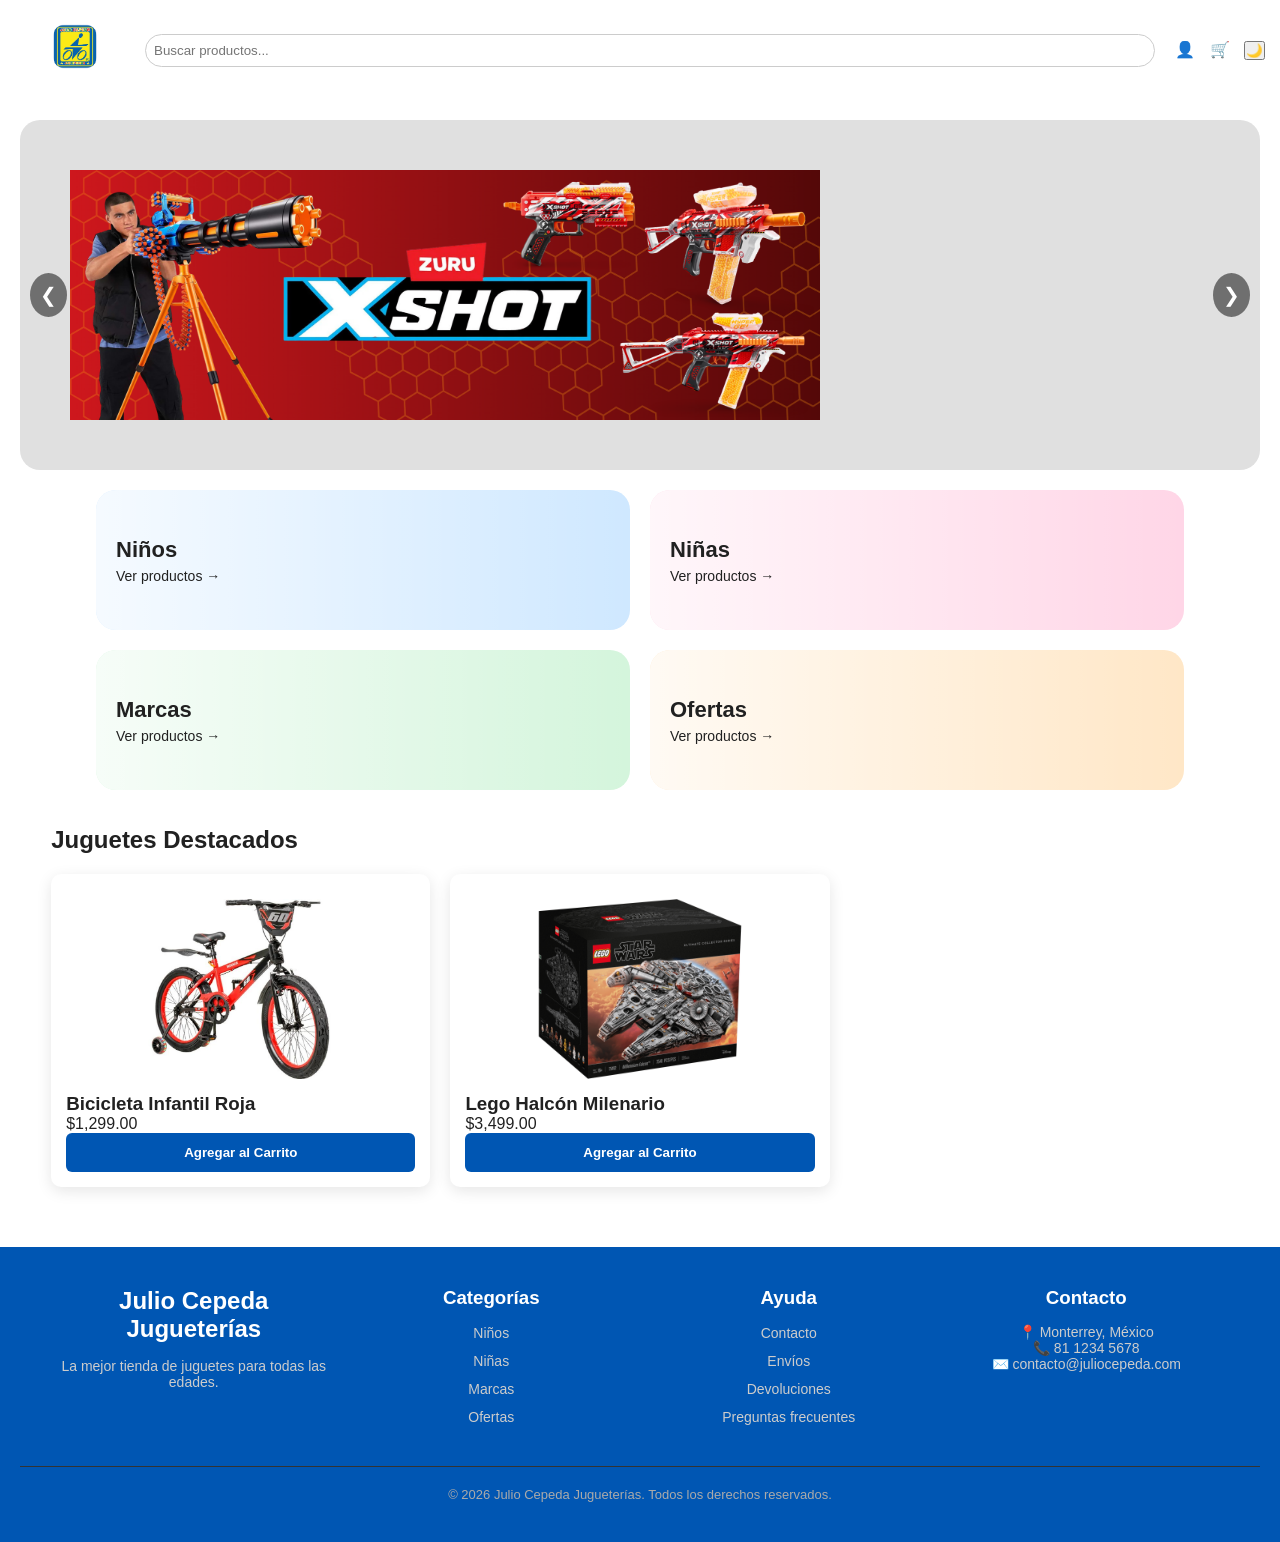
==== index.html @ be5f45b4 "avance index y cheeckout con cambios de diego incluidos" ====
<!DOCTYPE html>
<html lang="es">
<head>
  <meta charset="UTF-8">
  <meta name="viewport" content="width=device-width, initial-scale=1.0">
  <title>Inicio | Julio Cepeda Jugeterias</title>

  <link rel="stylesheet" href="css/styles.css">
  <link rel="stylesheet" href="css/components.css">
  <link rel="stylesheet" href="css/catalogo.css">
</head>

<body>


  <header class="header">

    <div class="logo"><a href="index.html"><img src="img/logo.png" alt="logo de julio cepeda" width="100%" height="auto"></a></div>

    <input type="text" placeholder="Buscar productos..." class="search">

    <div class="icons">
      <span>👤</span>
      <span>🛒</span>
      <button id="btn-theme">🌙</button>
    </div>

  </header>


  <section class="banner">

    <div class="slider">

      <div class="slide">
        <img src="img/banner_1.png">
      </div>

      <div class="slide">
        <img src="img/banner_2.jpg">
      </div>

      <div class="slide">
        <img src="img/banner_3.jpg">
      </div>

    </div>

    <button class="prev">❮</button>
    <button class="next">❯</button>

  </section>

  
  <section class="categories">

    <a href="product-list.html?cat=ninos" class="category card1">
      <div class="text">
        <h3>Niños</h3>
        <p>Ver productos →</p>
      </div>
    </a>

    <a href="product-list.html?cat=ninas" class="category card2">
      <div class="text">
        <h3>Niñas</h3>
        <p>Ver productos →</p>
      </div>
    </a>

    <a href="product-list.html?cat=marcas" class="category card3">
      <div class="text">
        <h3>Marcas</h3>
        <p>Ver productos →</p>
      </div>
    </a>

    <a href="product-list.html?cat=ofertas" class="category card4">
      <div class="text">
        <h3>Ofertas</h3>
        <p>Ver productos →</p>
      </div>
    </a>
  </section><br><br>

  <main class="catalogo-main">
    <section class="contenedor">
      <h1 class="titulo-pagina">Juguetes Destacados</h1>
            
      <div class="grid-productos">
                
        <article class="tarjeta-producto">
          <a href="product-detail.html">
            <img src="./img/bici-roja.jpg" alt="Bicicleta Infantil Roja" class="producto-img">
          </a>

          <div class="producto-info">
            <a href="product-detail.html" style="text-decoration: none; color: inherit;">
              <h3 class="producto-titulo">Bicicleta Infantil Roja</h3>
            </a>
            <p class="producto-precio">$1,299.00</p>

            <a href="cart.html" style="text-decoration: none;">
              <button class="btn-primario" aria-label="Agregar Bicicleta Infantil Roja al carrito">Agregar al Carrito</button>
            </a>
          </div>
        </article>

        <article class="tarjeta-producto">
          <a href="product-detail-lego.html">
            <img src="./img/lego-halcon.jpg" alt="Lego Halcón Milenario" class="producto-img">
          </a>
          <div class="producto-info">
            <a href="product-detail-lego.html" style="text-decoration: none; color: inherit;">
              <h3 class="producto-titulo">Lego Halcón Milenario</h3>
            </a>
            <p class="producto-precio">$3,499.00</p>
            <a href="cart.html" style="text-decoration: none;">
              <button class="btn-primario" aria-label="Agregar Lego Halcón Milenario al carrito">Agregar al Carrito</button>
            </a>
          </div>
        </article>
                
      </div>
    </section>
  </main>

  <footer class="footer">

  <div class="footer-container">
    <div class="footer-section">
      <h2>Julio Cepeda Jugueterías</h2>
      <p>La mejor tienda de juguetes para todas las edades.</p>
    </div>

    <div class="footer-section">
      <h3>Categorías</h3>
      <ul>
        <li><a href="product-list.html?cat=ninos">Niños</a></li>
        <li><a href="product-list.html?cat=ninas">Niñas</a></li>
        <li><a href="product-list.html?cat=marcas">Marcas</a></li>
        <li><a href="product-list.html?cat=ofertas">Ofertas</a></li>
      </ul>
    </div>

    <div class="footer-section">
      <h3>Ayuda</h3>
      <ul>
        <li><a href="#">Contacto</a></li>
        <li><a href="#">Envíos</a></li>
        <li><a href="#">Devoluciones</a></li>
        <li><a href="#">Preguntas frecuentes</a></li>
      </ul>
    </div>

    <div class="footer-section">
      <h3>Contacto</h3>
      <p>📍 Monterrey, México</p>
      <p>📞 81 1234 5678</p>
      <p>✉️ contacto@juliocepeda.com</p>
    </div>

  </div>

  <div class="footer-bottom">
    <p>© 2026 Julio Cepeda Jugueterías. Todos los derechos reservados.</p>
  </div>

  </footer>

  <script src="js/main.js"></script>
</body>
</html>
---- css/styles.css ----
* {
    margin: 0;
    padding: 0;
    box-sizing: border-box;
    font-family: 'Segoe UI', Tahoma, sans-serif;
}

body {
  font-family: Arial, sans-serif;
  background-color: var(--bg-color);
  color: var(--text-color);
  transition: all 0.3s ease;
  transition: background-color var(--transition-speed), color var(--transition-speed);
}

.navbar {
  display: flex;
  justify-content: space-between;
  padding: 15px;
  background: #f5f5f5;
}

.navbar a {
  margin: 0 10px;
  text-decoration: none;
  color: inherit;
}

.hero {
  text-align: center;
  padding: 40px 20px;
}

.btn-primary {
  background: #ff6600;
  color: white;
  border: none;
  padding: 10px 20px;
  cursor: pointer;
  transition: transform 0.2s;
}

.btn-primary:hover {
  transform: scale(1.05);
}

.container {
  padding: 20px;
}

.grid {
  display: grid;
  gap: 10px;
}

.grid {
  grid-template-columns: 1fr;
}

@media (min-width: 768px) {
  .grid {
    grid-template-columns: repeat(3, 1fr);
  }
}

.card {
  padding: 20px;
  background: #eee;
  border-radius: 10px;
  transition: transform 0.3s;
}

.card:hover {
  transform: translateY(-5px);
}

.footer {
  text-align: center;
  padding: 20px;
}

.header {
  display: flex;
  align-items: center;
  justify-content: space-between;
  padding: 15px;
  gap: 10px;
}

.search {
  flex: 1;
  padding: 8px;
  border-radius: 20px;
  border: 1px solid #ccc;
}

.icons span, .icons button {
  margin-left: 10px;
  cursor: pointer;
}

.logo {
  width: 120px;
  height: 70px;
  border-radius: 5px;
}


.banner {
  margin: 20px;
  padding: 50px;
  text-align: center;
  background: #e0e0e0;
  border-radius: 15px;
}

/*========= Categorias ========= */
/* CONTENEDOR GRID */
.categories {
  width: 85%;
  display: grid;
  grid-template-columns: 1fr 1fr;
  gap: 20px;
  margin: auto;
}

/* CARDS */
.category {
  height: 140px;
  border-radius: 20px;
  display: flex;
  align-items: center;
  padding: 20px;
  position: relative;
  overflow: hidden;
  cursor: pointer;
  transition: transform 0.3s;
  text-decoration: none;
  color: inherit;
}

.category:hover {
  transform: scale(1.03);
}

/* TEXTO */
.category .text {
  z-index: 2;
}

.category h3 {
  font-size: 22px;
  margin: 0;
}

.category p {
  margin-top: 5px;
  font-size: 14px;
}

.card1 {
  background: #cfe8ff;
  background-image: url("../img/ninos.png");
  background-repeat: no-repeat;
  background-position: right;
  background-size: 120px;
}

.card2 {
  background: #ffd6e7;
  background-image: url("../img/ninas.png");
  background-repeat: no-repeat;
  background-position: right;
  background-size: 120px;
}

.card3 {
  background: #d4f5dc;
  background-image: url("../img/marcas.png");
  background-repeat: no-repeat;
  background-position: right;
  background-size: 120px;
}

.card4 {
  background: #ffe7c7;
  background-image: url("../img/ofertas.png");
  background-repeat: no-repeat;
  background-position: right;
  background-size: 120px;
}

.category::after {
  content: "";
  position: absolute;
  inset: 0;
  background: linear-gradient(to right, rgba(255,255,255,0.8), transparent);
}

.products {
  padding: 20px;
}

.products h3 {
  margin-bottom: 10px;
}


.grid {
  display: grid;
  grid-template-columns: repeat(2, 1fr);
  gap: 15px;
}


@media (min-width: 768px) {
  .grid {
    grid-template-columns: repeat(5, 1fr);
  }
}



/* ======== BANNER ========= */

/* CONTENEDOR */
.banner {
  position: relative;
  overflow: hidden;
  margin: 20px;
  border-radius: 20px;
}

/* SLIDER */
.slider {
  display: flex;
  width: 300%;
  transition: transform 0.5s ease-in-out;
}

/* CADA SLIDE */
.slide {
  width: 100%;
  flex-shrink: 0;
}

/* IMAGEN */
.slide img {
  width: auto;
  height: 250px;
  object-fit: cover;
  display: block;
}

/* FLECHAS */
.prev, .next {
  position: absolute;
  top: 50%;
  transform: translateY(-50%);
  background: rgba(0,0,0,0.5);
  color: white;
  border: none;
  padding: 10px;
  cursor: pointer;
  font-size: 20px;
  border-radius: 50%;
}

.prev { left: 10px; }
.next { right: 10px; }


/*========= footer ===========*/

.footer {
  background: #0056b3;
  color: #fff;
  margin-top: 40px;
  padding-top: 40px;
}

.footer-container {
  display: grid;
  grid-template-columns: repeat(4, 1fr);
  gap: 30px;
  padding: 0 40px;
}

.footer-section h2,
.footer-section h3 {
  margin-bottom: 15px;
}

.footer-section p {
  font-size: 14px;
  color: #ccc;
}

.footer-section ul {
  list-style: none;
  padding: 0;
}

.footer-section ul li {
  margin-bottom: 10px;
}

.footer-section a {
  text-decoration: none;
  color: #ccc;
  font-size: 14px;
  transition: color 0.3s;
}

.footer-section a:hover {
  color: #ff6600;
}

.footer-bottom {
  text-align: center;
  padding: 20px;
  border-top: 1px solid #333;
  margin-top: 30px;
  font-size: 13px;
  color: #aaa;
}

@media (max-width: 768px) {
  .footer-container {
    grid-template-columns: 1fr 1fr;
  }
}

@media (max-width: 500px) {
  .footer-container {
    grid-template-columns: 1fr;
  }
}

/*======== checkout ==========*/


.checkout {
  display: grid;
  grid-template-columns: 2fr 1fr;
  gap: 20px;
  padding: 20px;
}


.box {
  background: #fff;
  padding: 20px;
  border-radius: 15px;
  margin-bottom: 20px;
  border: 1px solid #ddd;
}


.box input {
  display: block;
  width: 100%;
  margin-bottom: 10px;
  padding: 10px;
  border-radius: 10px;
  border: 1px solid #ccc;
}


.item {
  display: flex;
  justify-content: space-between;
  margin: 10px 0;
}


.total {
  display: flex;
  justify-content: space-between;
  font-weight: bold;
  margin-top: 10px;
}

.btn-comprar {
  width: 100%;
  margin-top: 15px;
  padding: 12px;
  border: none;
  background: orange;
  color: white;
  border-radius: 10px;
  cursor: pointer;
  font-size: 16px;
}

.btn-comprar:hover {
  background: darkorange;
}

/*DIEGO */


:root {
    /* Modo Claro */
    --bg-color: #ffffff;
    --text-color: #212121;
    --primary-color: #0056b3; /* Azul Julio Cepeda */
    --secondary-color: #f4f4f4;
    --card-bg: #ffffff;
    --transition-speed: 0.3s;
}
/* Indicador visual para navegación por teclado (Accesibilidad) */
*:focus-visible {
    outline: 3px solid var(--primary-color);
    outline-offset: 3px;
    border-radius: 4px;
}

/* Soporte automático para preferencias del sistema 
@media (prefers-color-scheme: dark) {
    :root {
        --bg-color: #121212;
        --text-color: #f1f1f1;
        --secondary-color: #1e1e1e;
        --card-bg: #1e1e1e;
    }
}*/

.dark-theme {
    --bg-color: #121212;
    --text-color: #f1f1f1;
    --secondary-color: #1e1e1e;
    --card-bg: #1e1e1e;
}

.contenedor {
    width: 92%;
    max-width: 1200px;
    margin: 0 auto;
}
---- css/components.css ----
/* BOTONES ACCESIBLES */
.btn-primario {
    background-color: var(--primary-color);
    color: white;
    border: none;
    padding: 12px;
    border-radius: 6px;
    font-weight: bold;
    cursor: pointer;
    width: 100%;
    transition: transform 0.2s, filter 0.2s; /* Transición suave */
}

/* MICROINTERACCIÓN */
.btn-primario:hover {
    filter: brightness(1.2);
    transform: scale(1.03); /* Efecto de aumento al pasar el mouse */
}

/* TARJETAS DE PRODUCTO */
.tarjeta-producto {
    background-color: var(--card-bg);
    border-radius: 10px;
    padding: 15px;
    box-shadow: 0 4px 15px rgba(0,0,0,0.1);
    transition: transform var(--transition-speed);
}

/* TRANSICIÓN SUAVE */
.tarjeta-producto:hover {
    transform: translateY(-10px); /* La tarjeta se eleva */
}

/* 3ra Microinteracción: El botón reacciona al clic físico */
.btn-primario:active {
    transform: scale(0.95); /* Se hace un 5% más pequeño al presionarlo */
}

/* IMAGEN DEL PRODUCTO (Ajuste perfecto) */
.producto-img {
    width: 100%;
    height: 200px; /* Tamaño fijo para que todas las tarjetas midan lo mismo */
    object-fit: contain; /* Ajusta la foto sin deformarla */
    background-color: #ffffff; /* Fondo blanco para las fotos sin fondo */
    border-radius: 10px 10px 0 0; /* Bordes redondeados solo arriba */
    padding: 10px; /* Espacio para que la imagen respire */
}
---- css/catalogo.css ----
.grid-productos {
    display: grid;
    grid-template-columns: 1fr; /* 1 columna en celular */
    gap: 20px;
    padding: 20px 0;
}

/* Cambio a 3 columnas en pantallas mayores a 768px (Tablet/PC) */
@media (min-width: 768px) {
    .grid-productos {
        grid-template-columns: repeat(3, 1fr);
    }
}
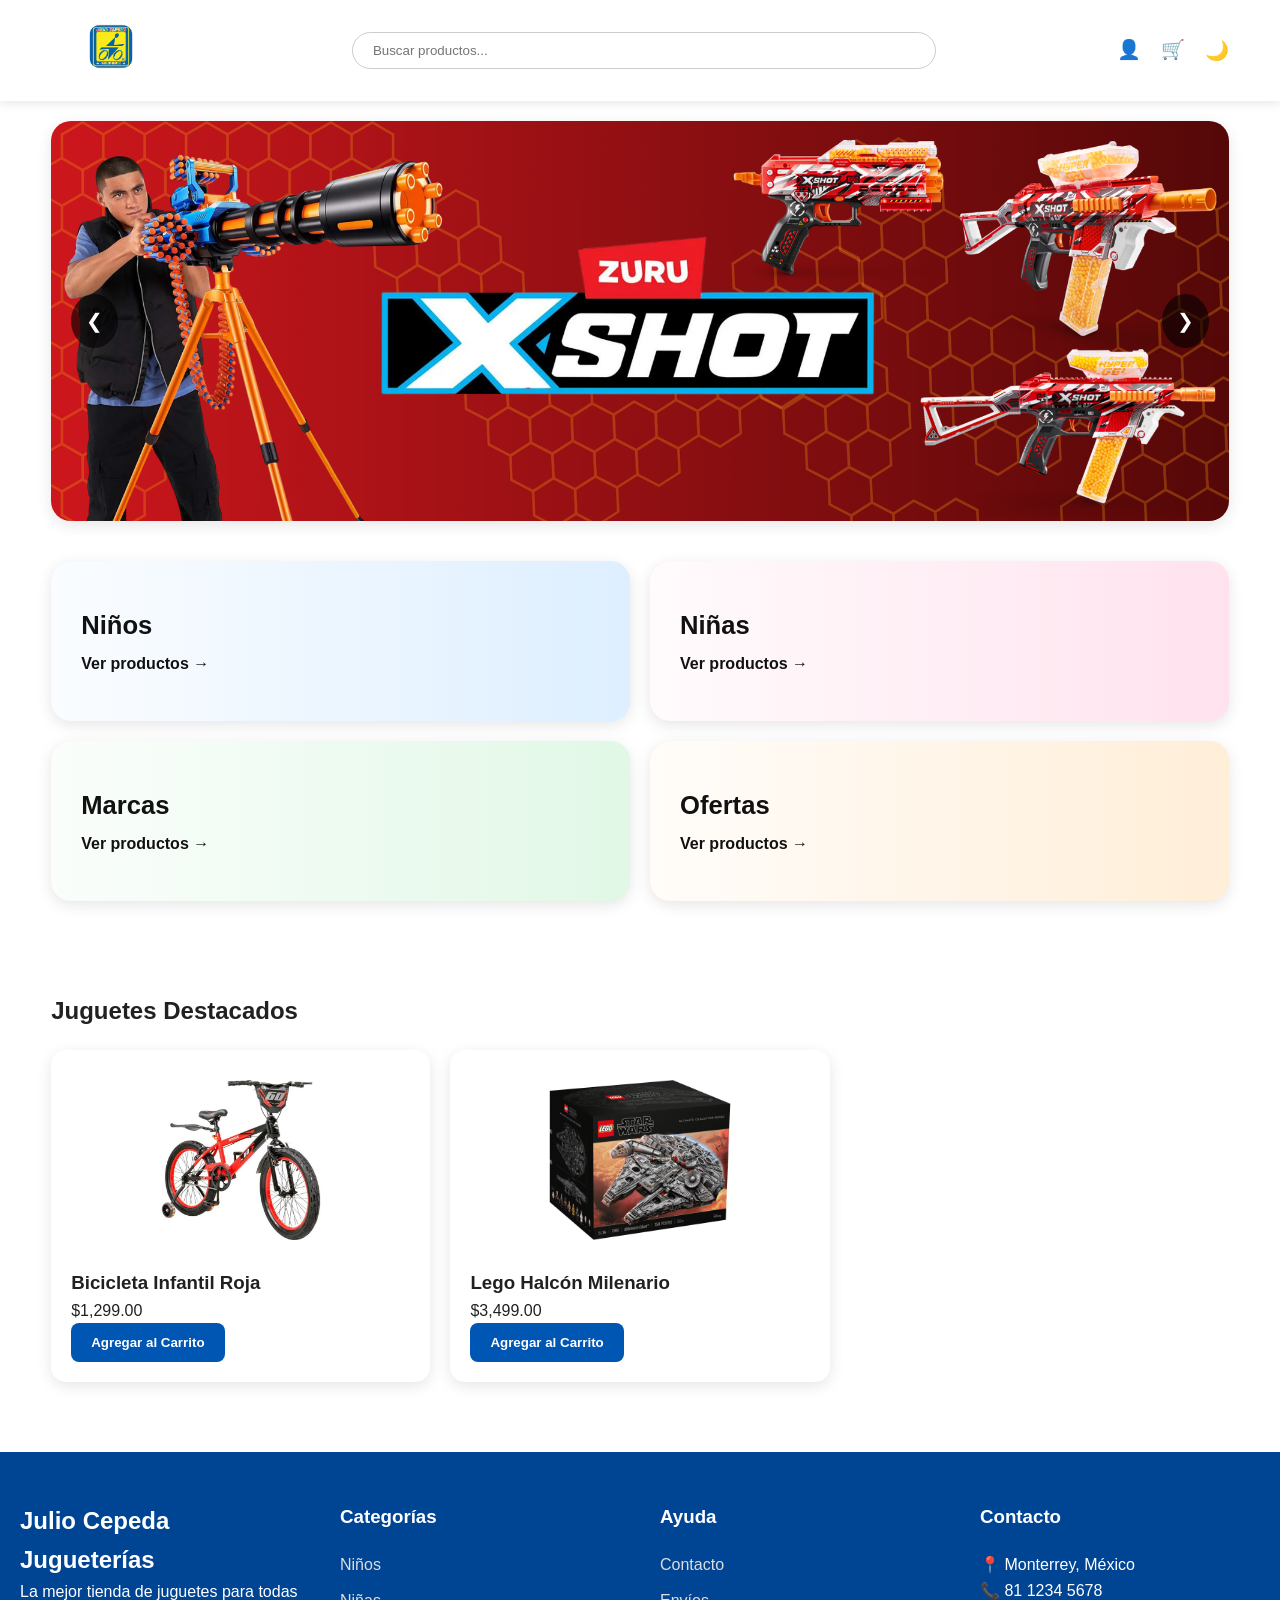
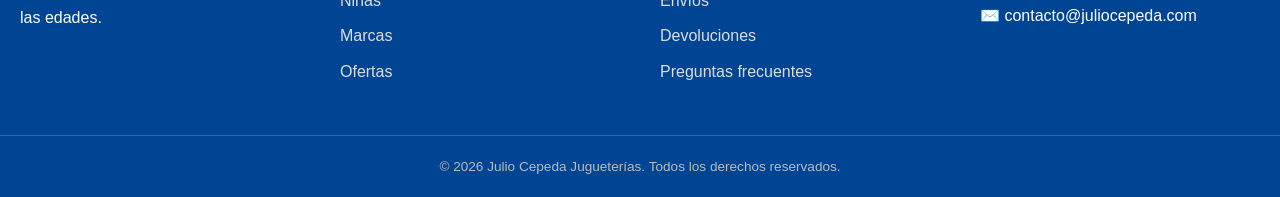
==== commit 43b51a40: "se arreglo el JS y se organizo y limpio el codigo" ====
--- a/index.html
+++ b/index.html
@@ -8,6 +8,7 @@
   <link rel="stylesheet" href="css/styles.css">
   <link rel="stylesheet" href="css/components.css">
   <link rel="stylesheet" href="css/catalogo.css">
+  <link rel="stylesheet" href="css/index.css"> </head>
 </head>
 
 <body>
@@ -37,11 +38,11 @@
       </div>
 
       <div class="slide">
-        <img src="img/banner_2.jpg">
+        <img src="img/barbie.jpg">
       </div>
 
       <div class="slide">
-        <img src="img/banner_3.jpg">
+        <img src="img/hotwheels.jpg">
       </div>
 
     </div>
--- a/css/styles.css
+++ b/css/styles.css
@@ -1,405 +1,3 @@
-* {
-    margin: 0;
-    padding: 0;
-    box-sizing: border-box;
-    font-family: 'Segoe UI', Tahoma, sans-serif;
-}
-
-body {
-  font-family: Arial, sans-serif;
-  background-color: var(--bg-color);
-  color: var(--text-color);
-  transition: all 0.3s ease;
-  transition: background-color var(--transition-speed), color var(--transition-speed);
-}
-
-.navbar {
-  display: flex;
-  justify-content: space-between;
-  padding: 15px;
-  background: #f5f5f5;
-}
-
-.navbar a {
-  margin: 0 10px;
-  text-decoration: none;
-  color: inherit;
-}
-
-.hero {
-  text-align: center;
-  padding: 40px 20px;
-}
-
-.btn-primary {
-  background: #ff6600;
-  color: white;
-  border: none;
-  padding: 10px 20px;
-  cursor: pointer;
-  transition: transform 0.2s;
-}
-
-.btn-primary:hover {
-  transform: scale(1.05);
-}
-
-.container {
-  padding: 20px;
-}
-
-.grid {
-  display: grid;
-  gap: 10px;
-}
-
-.grid {
-  grid-template-columns: 1fr;
-}
-
-@media (min-width: 768px) {
-  .grid {
-    grid-template-columns: repeat(3, 1fr);
-  }
-}
-
-.card {
-  padding: 20px;
-  background: #eee;
-  border-radius: 10px;
-  transition: transform 0.3s;
-}
-
-.card:hover {
-  transform: translateY(-5px);
-}
-
-.footer {
-  text-align: center;
-  padding: 20px;
-}
-
-.header {
-  display: flex;
-  align-items: center;
-  justify-content: space-between;
-  padding: 15px;
-  gap: 10px;
-}
-
-.search {
-  flex: 1;
-  padding: 8px;
-  border-radius: 20px;
-  border: 1px solid #ccc;
-}
-
-.icons span, .icons button {
-  margin-left: 10px;
-  cursor: pointer;
-}
-
-.logo {
-  width: 120px;
-  height: 70px;
-  border-radius: 5px;
-}
-
-
-.banner {
-  margin: 20px;
-  padding: 50px;
-  text-align: center;
-  background: #e0e0e0;
-  border-radius: 15px;
-}
-
-/*========= Categorias ========= */
-/* CONTENEDOR GRID */
-.categories {
-  width: 85%;
-  display: grid;
-  grid-template-columns: 1fr 1fr;
-  gap: 20px;
-  margin: auto;
-}
-
-/* CARDS */
-.category {
-  height: 140px;
-  border-radius: 20px;
-  display: flex;
-  align-items: center;
-  padding: 20px;
-  position: relative;
-  overflow: hidden;
-  cursor: pointer;
-  transition: transform 0.3s;
-  text-decoration: none;
-  color: inherit;
-}
-
-.category:hover {
-  transform: scale(1.03);
-}
-
-/* TEXTO */
-.category .text {
-  z-index: 2;
-}
-
-.category h3 {
-  font-size: 22px;
-  margin: 0;
-}
-
-.category p {
-  margin-top: 5px;
-  font-size: 14px;
-}
-
-.card1 {
-  background: #cfe8ff;
-  background-image: url("../img/ninos.png");
-  background-repeat: no-repeat;
-  background-position: right;
-  background-size: 120px;
-}
-
-.card2 {
-  background: #ffd6e7;
-  background-image: url("../img/ninas.png");
-  background-repeat: no-repeat;
-  background-position: right;
-  background-size: 120px;
-}
-
-.card3 {
-  background: #d4f5dc;
-  background-image: url("../img/marcas.png");
-  background-repeat: no-repeat;
-  background-position: right;
-  background-size: 120px;
-}
-
-.card4 {
-  background: #ffe7c7;
-  background-image: url("../img/ofertas.png");
-  background-repeat: no-repeat;
-  background-position: right;
-  background-size: 120px;
-}
-
-.category::after {
-  content: "";
-  position: absolute;
-  inset: 0;
-  background: linear-gradient(to right, rgba(255,255,255,0.8), transparent);
-}
-
-.products {
-  padding: 20px;
-}
-
-.products h3 {
-  margin-bottom: 10px;
-}
-
-
-.grid {
-  display: grid;
-  grid-template-columns: repeat(2, 1fr);
-  gap: 15px;
-}
-
-
-@media (min-width: 768px) {
-  .grid {
-    grid-template-columns: repeat(5, 1fr);
-  }
-}
-
-
-
-/* ======== BANNER ========= */
-
-/* CONTENEDOR */
-.banner {
-  position: relative;
-  overflow: hidden;
-  margin: 20px;
-  border-radius: 20px;
-}
-
-/* SLIDER */
-.slider {
-  display: flex;
-  width: 300%;
-  transition: transform 0.5s ease-in-out;
-}
-
-/* CADA SLIDE */
-.slide {
-  width: 100%;
-  flex-shrink: 0;
-}
-
-/* IMAGEN */
-.slide img {
-  width: auto;
-  height: 250px;
-  object-fit: cover;
-  display: block;
-}
-
-/* FLECHAS */
-.prev, .next {
-  position: absolute;
-  top: 50%;
-  transform: translateY(-50%);
-  background: rgba(0,0,0,0.5);
-  color: white;
-  border: none;
-  padding: 10px;
-  cursor: pointer;
-  font-size: 20px;
-  border-radius: 50%;
-}
-
-.prev { left: 10px; }
-.next { right: 10px; }
-
-
-/*========= footer ===========*/
-
-.footer {
-  background: #0056b3;
-  color: #fff;
-  margin-top: 40px;
-  padding-top: 40px;
-}
-
-.footer-container {
-  display: grid;
-  grid-template-columns: repeat(4, 1fr);
-  gap: 30px;
-  padding: 0 40px;
-}
-
-.footer-section h2,
-.footer-section h3 {
-  margin-bottom: 15px;
-}
-
-.footer-section p {
-  font-size: 14px;
-  color: #ccc;
-}
-
-.footer-section ul {
-  list-style: none;
-  padding: 0;
-}
-
-.footer-section ul li {
-  margin-bottom: 10px;
-}
-
-.footer-section a {
-  text-decoration: none;
-  color: #ccc;
-  font-size: 14px;
-  transition: color 0.3s;
-}
-
-.footer-section a:hover {
-  color: #ff6600;
-}
-
-.footer-bottom {
-  text-align: center;
-  padding: 20px;
-  border-top: 1px solid #333;
-  margin-top: 30px;
-  font-size: 13px;
-  color: #aaa;
-}
-
-@media (max-width: 768px) {
-  .footer-container {
-    grid-template-columns: 1fr 1fr;
-  }
-}
-
-@media (max-width: 500px) {
-  .footer-container {
-    grid-template-columns: 1fr;
-  }
-}
-
-/*======== checkout ==========*/
-
-
-.checkout {
-  display: grid;
-  grid-template-columns: 2fr 1fr;
-  gap: 20px;
-  padding: 20px;
-}
-
-
-.box {
-  background: #fff;
-  padding: 20px;
-  border-radius: 15px;
-  margin-bottom: 20px;
-  border: 1px solid #ddd;
-}
-
-
-.box input {
-  display: block;
-  width: 100%;
-  margin-bottom: 10px;
-  padding: 10px;
-  border-radius: 10px;
-  border: 1px solid #ccc;
-}
-
-
-.item {
-  display: flex;
-  justify-content: space-between;
-  margin: 10px 0;
-}
-
-
-.total {
-  display: flex;
-  justify-content: space-between;
-  font-weight: bold;
-  margin-top: 10px;
-}
-
-.btn-comprar {
-  width: 100%;
-  margin-top: 15px;
-  padding: 12px;
-  border: none;
-  background: orange;
-  color: white;
-  border-radius: 10px;
-  cursor: pointer;
-  font-size: 16px;
-}
-
-.btn-comprar:hover {
-  background: darkorange;
-}
-
-/*DIEGO */
-
-
 :root {
     /* Modo Claro */
     --bg-color: #ffffff;
@@ -407,34 +5,50 @@
     --primary-color: #0056b3; /* Azul Julio Cepeda */
     --secondary-color: #f4f4f4;
     --card-bg: #ffffff;
+    --card-shadow: 0 4px 15px rgba(0,0,0,0.1);
     --transition-speed: 0.3s;
 }
-/* Indicador visual para navegación por teclado (Accesibilidad) */
-*:focus-visible {
-    outline: 3px solid var(--primary-color);
-    outline-offset: 3px;
-    border-radius: 4px;
-}
-
-/* Soporte automático para preferencias del sistema 
-@media (prefers-color-scheme: dark) {
-    :root {
-        --bg-color: #121212;
-        --text-color: #f1f1f1;
-        --secondary-color: #1e1e1e;
-        --card-bg: #1e1e1e;
-    }
-}*/
-
+/* 2. CLASES DE TEMA (Para el botón de la luna) */
 .dark-theme {
     --bg-color: #121212;
     --text-color: #f1f1f1;
     --secondary-color: #1e1e1e;
     --card-bg: #1e1e1e;
+    --card-shadow: 0 4px 20px rgba(0,0,0,0.5);
 }
 
+/* Esta clase fuerza el modo claro si el sistema es oscuro */
+.light-theme {
+    --bg-color: #ffffff;
+    --text-color: #212121;
+    --card-bg: #ffffff;
+}
+
+/* 3. RESETEO UNIVERSAL */
+* {
+    margin: 0;
+    padding: 0;
+    box-sizing: border-box;
+    font-family: 'Segoe UI', Tahoma, Geneva, Verdana, sans-serif;
+}
+
+body {
+    background-color: var(--bg-color);
+    color: var(--text-color);
+    transition: background-color var(--transition-speed), color var(--transition-speed);
+    line-height: 1.6;
+}
+
+/* 4. UTILIDADES */
 .contenedor {
     width: 92%;
     max-width: 1200px;
     margin: 0 auto;
+}
+
+/* Accesibilidad: Cuadro de enfoque para navegación con teclado */
+*:focus-visible {
+    outline: 3px solid var(--primary-color);
+    outline-offset: 3px;
+    border-radius: 4px;
 }
--- a/css/components.css
+++ b/css/components.css
@@ -1,47 +1,122 @@
-/* BOTONES ACCESIBLES */
+/* HEADER / NAVEGACIÓN */
+.header {
+    display: flex;
+    align-items: center;
+    justify-content: space-between;
+    padding: 15px 4%;
+    background-color: var(--card-bg);
+    box-shadow: 0 2px 10px rgba(0,0,0,0.1);
+    position: sticky;
+    top: 0;
+    z-index: 1000;
+}
+
+.logo { width: 120px; }
+
+.search {
+    flex: 0.6;
+    padding: 10px 20px;
+    border-radius: 25px;
+    border: 1px solid #ccc;
+    background: var(--bg-color);
+    color: var(--text-color);
+}
+
+.icons {
+    display: flex;
+    align-items: center;
+    gap: 20px;
+}
+
+.icons span, #btn-theme {
+    cursor: pointer;
+    font-size: 1.2rem;
+    background: none;
+    border: none;
+    color: var(--text-color);
+}
+
+/* BOTONES */
 .btn-primario {
     background-color: var(--primary-color);
     color: white;
     border: none;
-    padding: 12px;
-    border-radius: 6px;
+    padding: 12px 20px;
+    border-radius: 8px;
     font-weight: bold;
     cursor: pointer;
-    width: 100%;
-    transition: transform 0.2s, filter 0.2s; /* Transición suave */
+    transition: transform 0.2s, filter 0.2s;
+    text-align: center;
 }
 
-/* MICROINTERACCIÓN */
 .btn-primario:hover {
     filter: brightness(1.2);
-    transform: scale(1.03); /* Efecto de aumento al pasar el mouse */
+    transform: scale(1.02);
+}
+
+.btn-primario:active {
+    transform: scale(0.96);
 }
 
 /* TARJETAS DE PRODUCTO */
 .tarjeta-producto {
     background-color: var(--card-bg);
-    border-radius: 10px;
-    padding: 15px;
-    box-shadow: 0 4px 15px rgba(0,0,0,0.1);
+    border-radius: 15px;
+    padding: 20px;
+    box-shadow: var(--card-shadow);
     transition: transform var(--transition-speed);
+    display: flex;
+    flex-direction: column;
+    gap: 10px;
 }
 
-/* TRANSICIÓN SUAVE */
 .tarjeta-producto:hover {
-    transform: translateY(-10px); /* La tarjeta se eleva */
+    transform: translateY(-8px);
 }
 
-/* 3ra Microinteracción: El botón reacciona al clic físico */
-.btn-primario:active {
-    transform: scale(0.95); /* Se hace un 5% más pequeño al presionarlo */
+.producto-img {
+    width: 100%;
+    height: 180px;
+    object-fit: contain;
+    background: white; /* Fondo blanco para que los juguetes luzcan */
+    border-radius: 10px;
+    padding: 10px;
 }
 
-/* IMAGEN DEL PRODUCTO (Ajuste perfecto) */
-.producto-img {
-    width: 100%;
-    height: 200px; /* Tamaño fijo para que todas las tarjetas midan lo mismo */
-    object-fit: contain; /* Ajusta la foto sin deformarla */
-    background-color: #ffffff; /* Fondo blanco para las fotos sin fondo */
-    border-radius: 10px 10px 0 0; /* Bordes redondeados solo arriba */
-    padding: 10px; /* Espacio para que la imagen respire */
+/* FOOTER (Mobile-First) */
+.footer {
+    background-color: #004494; /* Azul un poco más oscuro */
+    color: white;
+    margin-top: 50px;
+    padding: 50px 0 20px;
+    text-align: center; /* 🔥 LA MAGIA MÓVIL: Centra todo el texto por defecto */
+}
+.footer-container {
+    display: grid;
+    grid-template-columns: 1fr; /* 1 columna en celular */
+    gap: 40px;
+    padding: 0 20px; /* Un poco de respiro en las orillas */
+}
+
+/* Diseño para Tablet y PC */
+@media (min-width: 768px) {
+    .footer-container {
+        grid-template-columns: repeat(4, 1fr); /* 4 columnas en PC */
+        text-align: left; /* 🔥 Regresa la alineación a la izquierda en pantallas grandes */
+    }
+}
+
+.footer-section h3 { margin-bottom: 20px; }
+.footer-section ul { list-style: none; }
+.footer-section ul li { margin-bottom: 10px; }
+.footer-section a { color: #ddd; text-decoration: none; }
+.footer-section a:hover { color: #ff9900; }
+
+/* El pequeño texto de copyright hasta abajo */
+.footer-bottom {
+    margin-top: 40px;
+    padding-top: 20px;
+    border-top: 1px solid rgba(255, 255, 255, 0.2);
+    font-size: 0.85rem;
+    color: #bbb;
 }
--- a/css/index.css
+++ b/css/index.css
@@ -0,0 +1,155 @@
+/* =========================================
+   ESTILOS EXCLUSIVOS PARA INDEX.HTML
+   ========================================= */
+
+/* ======== BANNER (CARRUSEL) ========= */
+.banner {
+    position: relative;
+    overflow: hidden;
+    margin: 20px auto;
+    max-width: 1200px;
+    width: 92%;
+    border-radius: 20px;
+    box-shadow: var(--card-shadow);
+}
+
+.slider {
+    display: flex;
+    width: 100%; /* 🔥 EL ARREGLO: Cambiamos el 300% de Diego por 100% */
+    transition: transform 0.5s ease-in-out;
+}
+
+.slide {
+    flex: 0 0 100%; /* 🔥 EL TRUCO SENIOR: Obliga a la imagen a medir exactamente 1 espacio, ni más ni menos */
+    width: 100%;
+}
+
+.slide img {
+    width: 100%;
+    height: 350px;
+    object-fit: cover; /* Ahora sí, hará el recorte perfecto sin zoom gigante */
+    display: block;
+}
+
+@media (min-width: 768px) {
+    .slide img {
+        height: 400px;
+    }
+}
+
+/* FLECHAS DEL CARRUSEL */
+.prev, .next {
+    position: absolute;
+    top: 50%;
+    transform: translateY(-50%);
+    background: rgba(0,0,0,0.6);
+    color: white;
+    border: none;
+    padding: 15px;
+    cursor: pointer;
+    font-size: 20px;
+    border-radius: 50%;
+    transition: background 0.3s;
+}
+
+.prev:hover, .next:hover {
+    background: var(--primary-color);
+}
+
+.prev { left: 20px; }
+.next { right: 20px; }
+
+/*========= CATEGORÍAS (NIÑOS, NIÑAS, ETC) ========= */
+.categories {
+    display: grid;
+    grid-template-columns: 1fr; /* 1 columna en móvil */
+    gap: 20px;
+    margin: 40px auto;
+    max-width: 1200px;
+    width: 92%;
+}
+
+@media (min-width: 768px) {
+    .categories {
+        grid-template-columns: 1fr 1fr; /* 2 columnas en PC */
+    }
+}
+
+.category {
+    height: 160px;
+    border-radius: 20px;
+    display: flex;
+    align-items: center;
+    padding: 30px;
+    position: relative;
+    overflow: hidden;
+    cursor: pointer;
+    transition: transform 0.3s, box-shadow 0.3s;
+    text-decoration: none;
+    color: #111; /* Color fijo oscuro para que contraste con las imágenes de fondo */
+    box-shadow: var(--card-shadow);
+}
+
+.category:hover {
+    transform: scale(1.03);
+    box-shadow: 0 8px 25px rgba(0,0,0,0.2);
+}
+
+.category .text {
+    z-index: 2;
+    position: relative;
+}
+
+.category h3 {
+    font-size: 1.6rem;
+    margin: 0;
+    font-weight: 800;
+}
+
+.category p {
+    margin-top: 5px;
+    font-size: 1rem;
+    font-weight: bold;
+}
+
+/* FONDOS DE LAS CATEGORÍAS */
+.card1 {
+    background-color: #cfe8ff;
+    background-image: url("../img/ninos.png");
+    background-repeat: no-repeat;
+    background-position: right 10%;
+    background-size: 130px;
+}
+
+.card2 {
+    background-color: #ffd6e7;
+    background-image: url("../img/ninas.png");
+    background-repeat: no-repeat;
+    background-position: right 10%;
+    background-size: 130px;
+}
+
+.card3 {
+    background-color: #d4f5dc;
+    background-image: url("../img/marcas.png");
+    background-repeat: no-repeat;
+    background-position: right 10%;
+    background-size: 130px;
+}
+
+.card4 {
+    background-color: #ffe7c7;
+    background-image: url("../img/ofertas.png");
+    background-repeat: no-repeat;
+    background-position: right 10%;
+    background-size: 130px;
+}
+
+/* Filtro degradado para mejorar la lectura del texto */
+.category::after {
+    content: "";
+    position: absolute;
+    inset: 0;
+    background: linear-gradient(to right, rgba(255,255,255,0.9) 0%, rgba(255,255,255,0.3) 100%);
+    z-index: 1;
+}
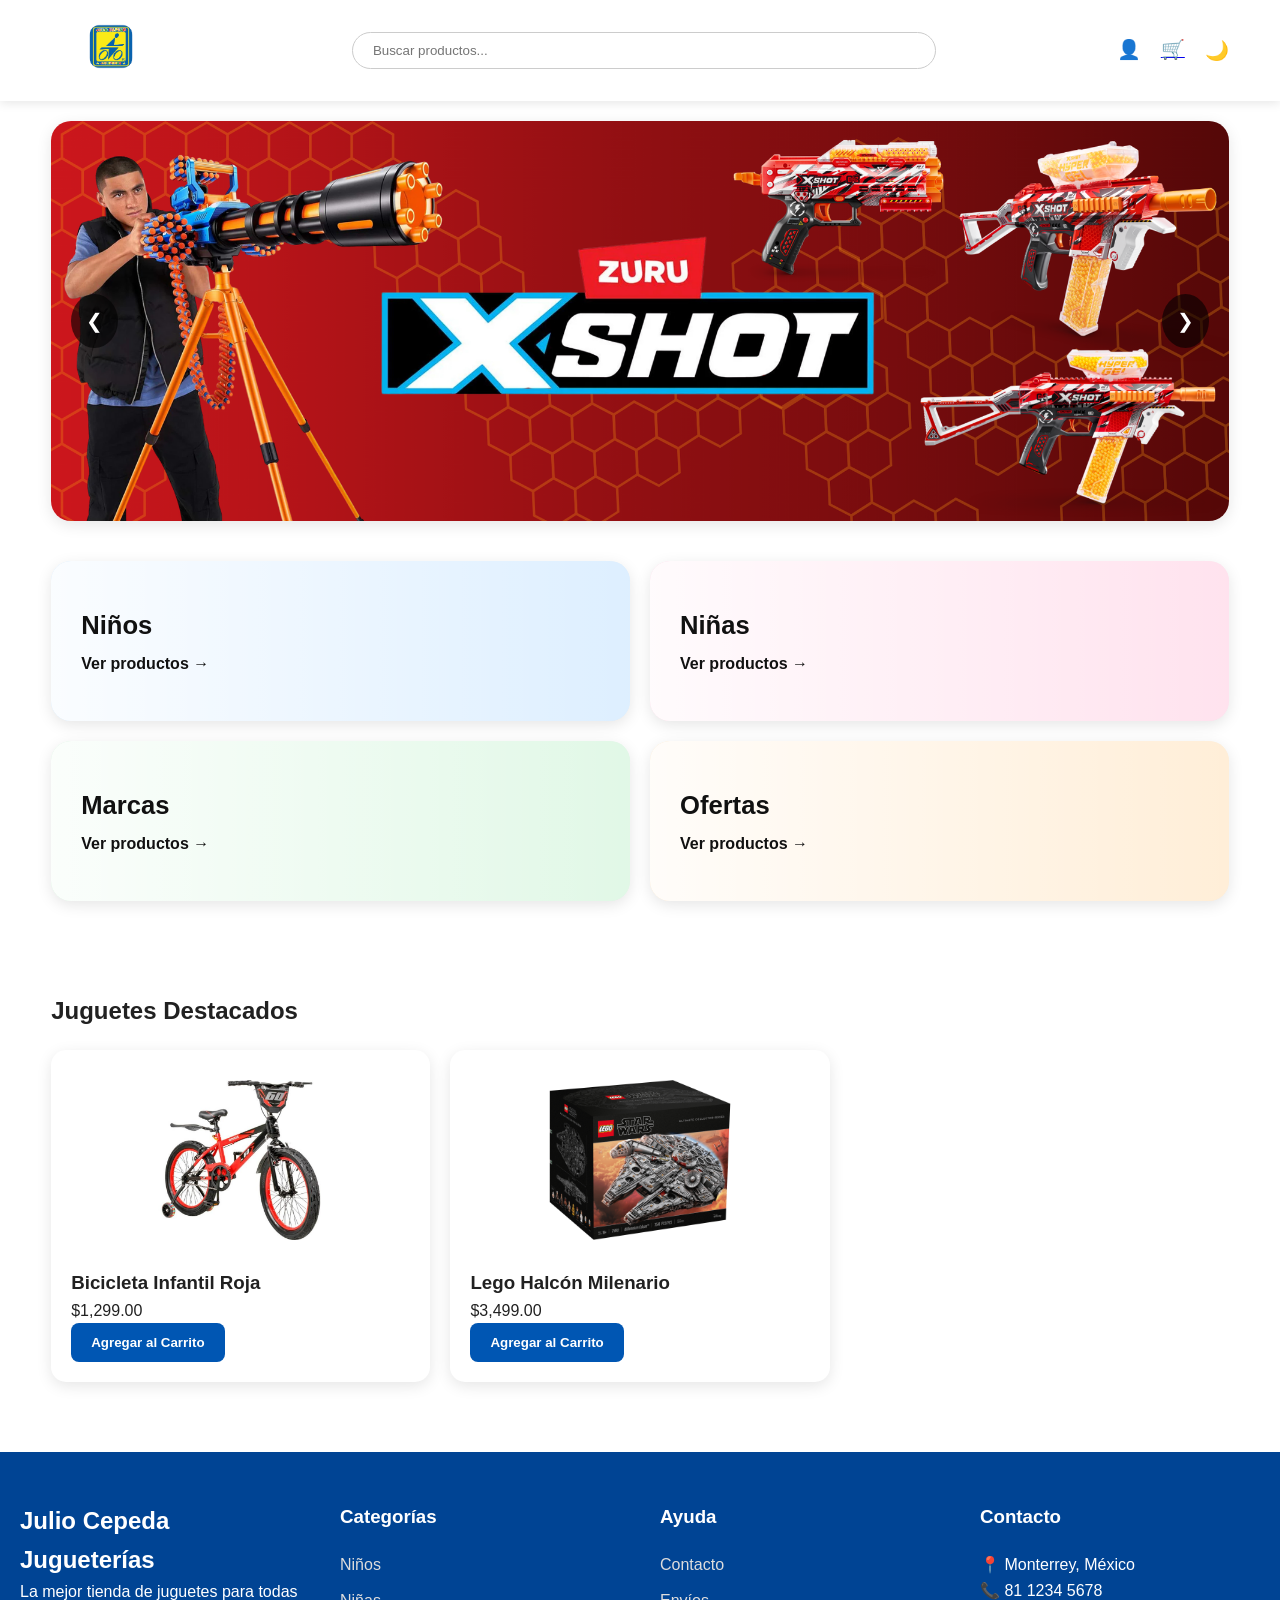
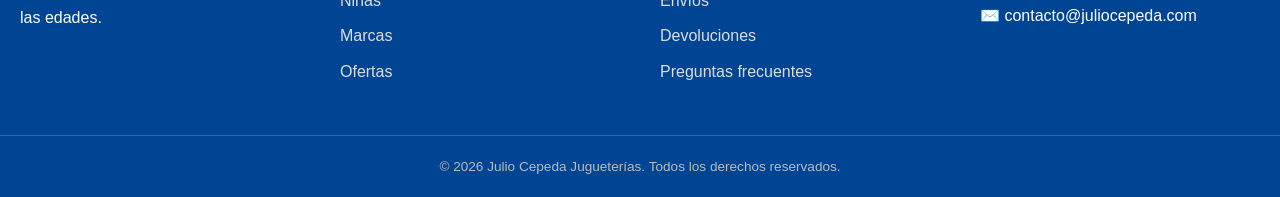
==== commit b0c07e0d: "se agrego navegacion al boton del carrito de compras" ====
--- a/index.html
+++ b/index.html
@@ -22,7 +22,7 @@
 
     <div class="icons">
       <span>👤</span>
-      <span>🛒</span>
+      <a href="cart.html" aria-label="Ver carrito de compras"><span>🛒</span></a>
       <button id="btn-theme">🌙</button>
     </div>
 
--- a/css/index.css
+++ b/css/index.css
@@ -152,4 +152,20 @@
     inset: 0;
     background: linear-gradient(to right, rgba(255,255,255,0.9) 0%, rgba(255,255,255,0.3) 100%);
     z-index: 1;
-}+}
+/* =========================================
+   ADAPTACIÓN A MODO OSCURO (Categorias)
+   ========================================= */
+
+body.dark-theme .category {
+    color: #ffffff; 
+}
+
+body.dark-theme .category::after {
+    background: linear-gradient(to right, rgba(30, 30, 30, 0.95) 0%, rgba(30, 30, 30, 0.4) 100%);
+}
+
+body.dark-theme .card1 { background-color: #1a3a5a; }
+body.dark-theme .card2 { background-color: #5a1a3a; }
+body.dark-theme .card3 { background-color: #1a5a2a; }
+body.dark-theme .card4 { background-color: #5a3a1a; }
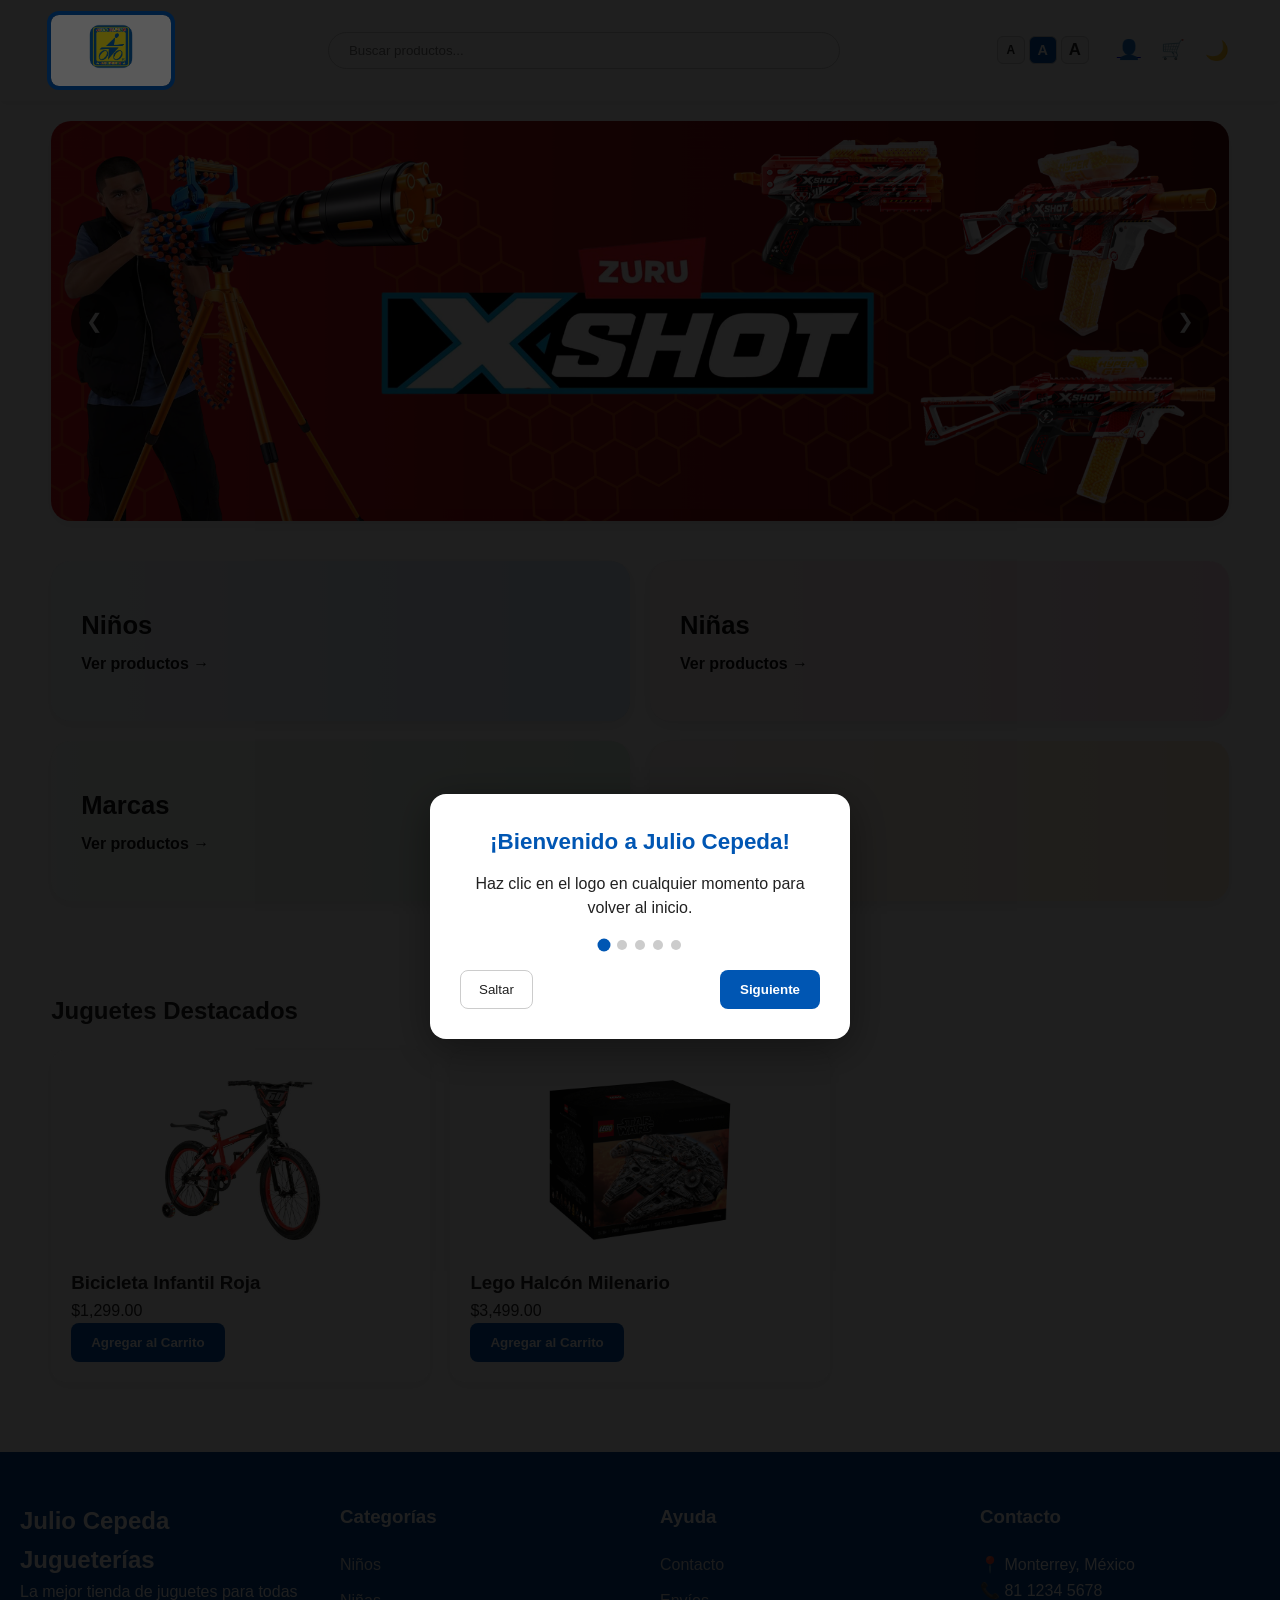
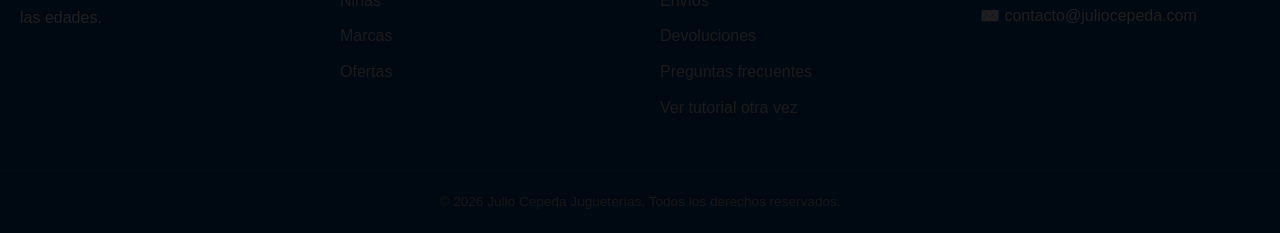
==== commit 0651d518: "Version inicial del sitio Julio Cepeda Jugueterias" ====
--- a/index.html
+++ b/index.html
@@ -3,57 +3,61 @@
 <head>
   <meta charset="UTF-8">
   <meta name="viewport" content="width=device-width, initial-scale=1.0">
-  <title>Inicio | Julio Cepeda Jugeterias</title>
+  <title>Inicio | Julio Cepeda Jugueterías</title>
 
   <link rel="stylesheet" href="css/styles.css">
   <link rel="stylesheet" href="css/components.css">
   <link rel="stylesheet" href="css/catalogo.css">
-  <link rel="stylesheet" href="css/index.css"> </head>
+  <link rel="stylesheet" href="css/index.css">
 </head>
 
 <body>
 
-
   <header class="header">
 
-    <div class="logo"><a href="index.html"><img src="img/logo.png" alt="logo de julio cepeda" width="100%" height="auto"></a></div>
+    <div class="logo"><a href="index.html" aria-label="Ir al inicio"><img src="img/logo.png" alt="Logo de Julio Cepeda Jugueterías" width="100%" height="auto"></a></div>
 
-    <input type="text" placeholder="Buscar productos..." class="search">
+    <input type="text" placeholder="Buscar productos..." class="search" aria-label="Buscar productos">
 
     <div class="icons">
-      <span>👤</span>
-      <a href="cart.html" aria-label="Ver carrito de compras"><span>🛒</span></a>
-      <button id="btn-theme">🌙</button>
+      <div class="font-controls" role="group" aria-label="Tamaño de letra">
+        <button type="button" data-font-btn="small" class="font-sm" aria-label="Letra pequeña">A</button>
+        <button type="button" data-font-btn="normal" class="font-md" aria-label="Letra normal">A</button>
+        <button type="button" data-font-btn="large" class="font-lg" aria-label="Letra grande">A</button>
+      </div>
+      <a href="dashboard.html" aria-label="Mi cuenta"><span>👤</span></a>
+      <a href="cart.html" class="cart-link" aria-label="Ver carrito de compras"><span>🛒</span><span class="cart-badge" aria-live="polite">0</span></a>
+      <button id="btn-theme" aria-label="Cambiar modo claro u oscuro">🌙</button>
     </div>
 
   </header>
 
 
-  <section class="banner">
+  <section class="banner" aria-label="Promociones destacadas">
 
     <div class="slider">
 
       <div class="slide">
-        <img src="img/banner_1.png">
+        <img src="img/banner_1.png" alt="Promoción de juguetes destacados">
       </div>
 
       <div class="slide">
-        <img src="img/barbie.jpg">
+        <img src="img/barbie.jpg" alt="Promoción de muñecas Barbie">
       </div>
 
       <div class="slide">
-        <img src="img/hotwheels.jpg">
+        <img src="img/hotwheels.jpg" alt="Promoción de Hot Wheels">
       </div>
 
     </div>
 
-    <button class="prev">❮</button>
-    <button class="next">❯</button>
+    <button class="prev" aria-label="Imagen anterior">❮</button>
+    <button class="next" aria-label="Imagen siguiente">❯</button>
 
   </section>
 
-  
-  <section class="categories">
+
+  <section class="categories" aria-label="Categorías de productos">
 
     <a href="product-list.html?cat=ninos" class="category card1">
       <div class="text">
@@ -87,9 +91,9 @@
   <main class="catalogo-main">
     <section class="contenedor">
       <h1 class="titulo-pagina">Juguetes Destacados</h1>
-            
+
       <div class="grid-productos">
-                
+
         <article class="tarjeta-producto">
           <a href="product-detail.html">
             <img src="./img/bici-roja.jpg" alt="Bicicleta Infantil Roja" class="producto-img">
@@ -101,9 +105,12 @@
             </a>
             <p class="producto-precio">$1,299.00</p>
 
-            <a href="cart.html" style="text-decoration: none;">
-              <button class="btn-primario" aria-label="Agregar Bicicleta Infantil Roja al carrito">Agregar al Carrito</button>
-            </a>
+            <button class="btn-primario"
+                    data-add-cart="bici-roja"
+                    data-nombre="Bicicleta Infantil Roja"
+                    data-precio="1299"
+                    data-img="./img/bici-roja.jpg"
+                    aria-label="Agregar Bicicleta Infantil Roja al carrito">Agregar al Carrito</button>
           </div>
         </article>
 
@@ -116,12 +123,15 @@
               <h3 class="producto-titulo">Lego Halcón Milenario</h3>
             </a>
             <p class="producto-precio">$3,499.00</p>
-            <a href="cart.html" style="text-decoration: none;">
-              <button class="btn-primario" aria-label="Agregar Lego Halcón Milenario al carrito">Agregar al Carrito</button>
-            </a>
+            <button class="btn-primario"
+                    data-add-cart="lego-halcon"
+                    data-nombre="Lego Halcón Milenario"
+                    data-precio="3499"
+                    data-img="./img/lego-halcon.jpg"
+                    aria-label="Agregar Lego Halcón Milenario al carrito">Agregar al Carrito</button>
           </div>
         </article>
-                
+
       </div>
     </section>
   </main>
@@ -151,6 +161,7 @@
         <li><a href="#">Envíos</a></li>
         <li><a href="#">Devoluciones</a></li>
         <li><a href="#">Preguntas frecuentes</a></li>
+        <li><a href="#" id="btn-reiniciar-tour">Ver tutorial otra vez</a></li>
       </ul>
     </div>
 
@@ -171,4 +182,4 @@
 
   <script src="js/main.js"></script>
 </body>
-</html>+</html>
--- a/css/styles.css
+++ b/css/styles.css
@@ -32,11 +32,31 @@
     font-family: 'Segoe UI', Tahoma, Geneva, Verdana, sans-serif;
 }
 
+html {
+    scroll-behavior: smooth;
+}
+
 body {
     background-color: var(--bg-color);
     color: var(--text-color);
     transition: background-color var(--transition-speed), color var(--transition-speed);
     line-height: 1.6;
+    opacity: 0;
+    animation: pageFadeIn 0.5s ease forwards;
+}
+
+@keyframes pageFadeIn {
+    from { opacity: 0; transform: translateY(8px); }
+    to   { opacity: 1; transform: translateY(0); }
+}
+
+@media (prefers-reduced-motion: reduce) {
+    *, *::before, *::after {
+        animation-duration: 0.001ms !important;
+        animation-iteration-count: 1 !important;
+        transition-duration: 0.001ms !important;
+        scroll-behavior: auto !important;
+    }
 }
 
 /* 4. UTILIDADES */
--- a/css/components.css
+++ b/css/components.css
@@ -9,6 +9,23 @@
     position: sticky;
     top: 0;
     z-index: 1000;
+    transition: padding 0.3s ease, box-shadow 0.3s ease, backdrop-filter 0.3s ease;
+}
+
+.header.header-compacto {
+    padding: 8px 4%;
+    box-shadow: 0 4px 20px rgba(0,0,0,0.15);
+    backdrop-filter: blur(8px);
+    background-color: color-mix(in srgb, var(--card-bg) 90%, transparent);
+}
+
+.header.header-compacto .logo {
+    width: 90px;
+    transition: width 0.3s ease;
+}
+
+.logo {
+    transition: width 0.3s ease;
 }
 
 .logo { width: 120px; }
@@ -36,6 +53,72 @@
     color: var(--text-color);
 }
 
+.cart-link {
+    position: relative;
+    text-decoration: none;
+    color: var(--text-color);
+    font-size: 1.2rem;
+    display: inline-flex;
+    align-items: center;
+}
+
+.cart-badge {
+    position: absolute;
+    top: -8px;
+    right: -10px;
+    background-color: #e63946;
+    color: white;
+    border-radius: 50%;
+    min-width: 18px;
+    height: 18px;
+    font-size: 0.7rem;
+    font-weight: bold;
+    display: none;
+    align-items: center;
+    justify-content: center;
+    padding: 0 5px;
+    animation: badgePop 0.3s ease;
+}
+
+@keyframes badgePop {
+    0% { transform: scale(0); }
+    60% { transform: scale(1.3); }
+    100% { transform: scale(1); }
+}
+
+.font-controls {
+    display: inline-flex;
+    align-items: center;
+    gap: 4px;
+    margin-right: 8px;
+}
+
+.font-controls button {
+    background: var(--secondary-color);
+    color: var(--text-color);
+    border: 1px solid #ccc;
+    border-radius: 6px;
+    width: 28px;
+    height: 28px;
+    cursor: pointer;
+    font-weight: bold;
+    transition: background 0.2s, transform 0.2s;
+}
+
+.font-controls button:hover {
+    background: var(--primary-color);
+    color: white;
+}
+
+.font-controls button.font-activo {
+    background: var(--primary-color);
+    color: white;
+}
+
+.font-controls .font-sm { font-size: 0.75rem; }
+.font-controls .font-md { font-size: 0.9rem; }
+.font-controls .font-lg { font-size: 1.05rem; }
+
 /* BOTONES */
 .btn-primario {
     background-color: var(--primary-color);
@@ -45,17 +128,36 @@
     border-radius: 8px;
     font-weight: bold;
     cursor: pointer;
-    transition: transform 0.2s, filter 0.2s;
+    transition: transform 0.2s, filter 0.2s, box-shadow 0.3s;
     text-align: center;
+    position: relative;
+    overflow: hidden;
 }
 
 .btn-primario:hover {
     filter: brightness(1.2);
     transform: scale(1.02);
+    box-shadow: 0 6px 20px rgba(0, 86, 179, 0.35);
 }
 
 .btn-primario:active {
     transform: scale(0.96);
+}
+
+.btn-primario .ripple {
+    position: absolute;
+    border-radius: 50%;
+    background: rgba(255, 255, 255, 0.55);
+    transform: scale(0);
+    animation: rippleExpand 0.6s ease-out;
+    pointer-events: none;
+}
+
+@keyframes rippleExpand {
+    to {
+        transform: scale(4);
+        opacity: 0;
+    }
 }
 
 /* TARJETAS DE PRODUCTO */
@@ -64,14 +166,23 @@
     border-radius: 15px;
     padding: 20px;
     box-shadow: var(--card-shadow);
-    transition: transform var(--transition-speed);
+    transition: transform var(--transition-speed), box-shadow var(--transition-speed);
     display: flex;
     flex-direction: column;
     gap: 10px;
+    opacity: 0;
+    transform: translateY(30px);
+}
+
+.tarjeta-producto.reveal-visible {
+    opacity: 1;
+    transform: translateY(0);
+    transition: opacity 0.6s ease, transform 0.6s ease, box-shadow 0.3s;
 }
 
 .tarjeta-producto:hover {
     transform: translateY(-8px);
+    box-shadow: 0 12px 30px rgba(0,0,0,0.18);
 }
 
 .producto-img {
@@ -81,6 +192,35 @@
     background: white; /* Fondo blanco para que los juguetes luzcan */
     border-radius: 10px;
     padding: 10px;
+    transition: transform 0.4s ease;
+}
+
+.tarjeta-producto:hover .producto-img {
+    transform: scale(1.05);
+}
+
+.fly-clone {
+    position: fixed;
+    z-index: 5500;
+    border-radius: 10px;
+    object-fit: contain;
+    background: white;
+    padding: 8px;
+    box-shadow: 0 8px 25px rgba(0,0,0,0.3);
+    pointer-events: none;
+    transition: transform 0.8s cubic-bezier(0.55, -0.3, 0.7, 0.3), opacity 0.8s ease, width 0.8s ease, height 0.8s ease;
+}
+
+.cart-badge.badge-bump {
+    animation: badgeBump 0.5s ease;
+}
+
+@keyframes badgeBump {
+    0%   { transform: scale(1); }
+    25%  { transform: scale(1.5) rotate(-8deg); }
+    50%  { transform: scale(0.85) rotate(6deg); }
+    75%  { transform: scale(1.2) rotate(-3deg); }
+    100% { transform: scale(1) rotate(0); }
 }
 
 /* FOOTER (Mobile-First) */
@@ -119,4 +259,204 @@
     border-top: 1px solid rgba(255, 255, 255, 0.2);
     font-size: 0.85rem;
     color: #bbb;
+}
+
+.breadcrumbs {
+    padding: 18px 0 6px;
+    font-size: 0.9rem;
+    color: var(--text-color);
+    display: flex;
+    flex-wrap: wrap;
+    gap: 6px;
+    align-items: center;
+}
+
+.breadcrumbs a {
+    text-decoration: none;
+    color: var(--primary-color);
+    font-weight: 500;
+    transition: color 0.2s;
+}
+
+.breadcrumbs a:hover {
+    color: #ff9900;
+    text-decoration: underline;
+}
+
+.breadcrumbs .sep {
+    color: #888;
+    user-select: none;
+}
+
+.breadcrumbs span[aria-current="page"] {
+    color: var(--text-color);
+    opacity: 0.75;
+}
+
+.toast {
+    position: fixed;
+    bottom: 30px;
+    left: 50%;
+    transform: translateX(-50%) translateY(80px);
+    background: var(--primary-color);
+    color: white;
+    padding: 14px 22px;
+    border-radius: 30px;
+    box-shadow: 0 6px 25px rgba(0,0,0,0.25);
+    display: flex;
+    align-items: center;
+    gap: 10px;
+    opacity: 0;
+    transition: transform 0.4s ease, opacity 0.4s ease;
+    z-index: 5000;
+    font-weight: 500;
+    pointer-events: none;
+}
+
+.toast.toast-visible {
+    transform: translateX(-50%) translateY(0);
+    opacity: 1;
+}
+
+.toast-icon {
+    font-size: 1.2rem;
+}
+
+.onboarding-overlay {
+    position: fixed;
+    inset: 0;
+    background: rgba(0,0,0,0.65);
+    z-index: 4000;
+    display: flex;
+    align-items: center;
+    justify-content: center;
+    padding: 20px;
+    animation: fadeIn 0.3s ease;
+}
+
+@keyframes fadeIn {
+    from { opacity: 0; }
+    to { opacity: 1; }
+}
+
+.onboarding-card {
+    background: var(--card-bg);
+    color: var(--text-color);
+    border-radius: 16px;
+    padding: 30px;
+    max-width: 420px;
+    width: 100%;
+    box-shadow: 0 10px 40px rgba(0,0,0,0.4);
+    text-align: center;
+    animation: cardUp 0.4s ease;
+}
+
+@keyframes cardUp {
+    from { transform: translateY(20px); opacity: 0; }
+    to { transform: translateY(0); opacity: 1; }
+}
+
+.onboarding-card h3 {
+    color: var(--primary-color);
+    margin-bottom: 12px;
+    font-size: 1.4rem;
+}
+
+.onboarding-card p {
+    margin-bottom: 20px;
+    line-height: 1.5;
+}
+
+.onboarding-pasos {
+    display: flex;
+    justify-content: center;
+    gap: 8px;
+    margin-bottom: 20px;
+}
+
+.onboarding-pasos span {
+    width: 10px;
+    height: 10px;
+    border-radius: 50%;
+    background: #ccc;
+    transition: background 0.3s, transform 0.3s;
+}
+
+.onboarding-pasos span.activo {
+    background: var(--primary-color);
+    transform: scale(1.3);
+}
+
+.onboarding-acciones {
+    display: flex;
+    justify-content: space-between;
+    gap: 12px;
+}
+
+.onboarding-skip {
+    background: none;
+    border: 1px solid #ccc;
+    border-radius: 8px;
+    padding: 10px 18px;
+    cursor: pointer;
+    color: var(--text-color);
+}
+
+.onboarding-skip:hover {
+    background: var(--secondary-color);
+}
+
+.onboarding-resaltado {
+    position: relative;
+    z-index: 4500;
+    box-shadow: 0 0 0 4px var(--primary-color), 0 0 0 9999px rgba(0,0,0,0.65);
+    border-radius: 8px;
+    animation: pulseHighlight 1.5s ease-in-out infinite;
+}
+
+@keyframes pulseHighlight {
+    0%, 100% { box-shadow: 0 0 0 4px var(--primary-color), 0 0 0 9999px rgba(0,0,0,0.65); }
+    50% { box-shadow: 0 0 0 8px rgba(0, 86, 179, 0.4), 0 0 0 9999px rgba(0,0,0,0.65); }
+}
+
+@media (max-width: 600px) {
+    .font-controls button {
+        width: 24px;
+        height: 24px;
+    }
+    .header .search {
+        flex: 1;
+        margin: 0 8px;
+    }
+}
+
+.reveal {
+    opacity: 0;
+    transform: translateY(20px);
+    transition: opacity 0.6s ease, transform 0.6s ease;
+}
+
+.reveal-visible {
+    opacity: 1;
+    transform: translateY(0);
+}
+
+a, button, input, select {
+    transition: color 0.2s ease, background-color 0.2s ease, border-color 0.2s ease;
+}
+
+.icons a, .icons button {
+    transition: transform 0.25s ease;
+}
+
+.icons a:hover, .icons button:hover {
+    transform: scale(1.15);
+}
+
+.footer-section a {
+    transition: color 0.25s ease, padding-left 0.25s ease;
+}
+
+.footer-section a:hover {
+    padding-left: 5px;
 }
